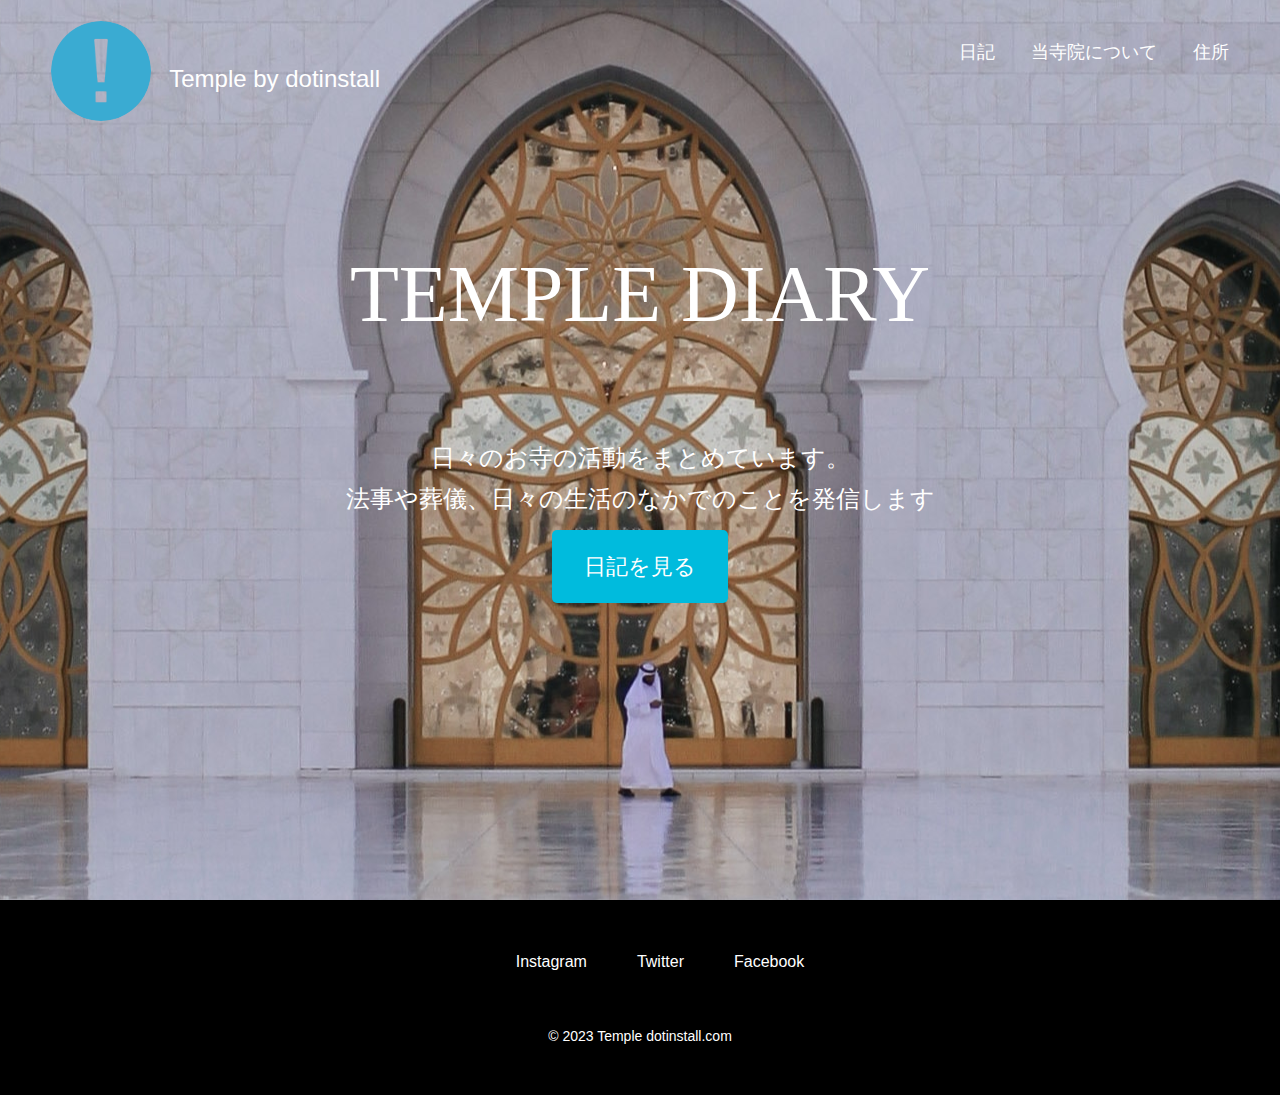
==== index.html @ ed6efeb9 "Add files via upload" ====
<!DOCTYPE html>
<html lang="ja">
<head>
  <meta charset="UTF-8">
  <meta http-equiv="X-UA-Compatible" content="IE=edge">
  <meta name="viewport" content="width=device-width, initial-scale=1.0">
  <link rel="stylesheet" href="style.css">
  <!-- ファビコン -->
  <link rel="apple-touch-icon" sizes="180x180" href="/apple-touch-icon.png">
  <link rel="icon" type="image/png" sizes="32x32" href="/favicon-32x32.png">
  <link rel="icon" type="image/png" sizes="16x16" href="/favicon-16x16.png">
  <link rel="manifest" href="/site.webmanifest">
  <link rel="mask-icon" href="/safari-pinned-tab.svg" color="#5bbad5">
  <meta name="msapplication-TileColor" content="#da532c">
  <meta name="theme-color" content="#ffffff">
  <!-- ファビコン -->
  <title>Document</title>
</head>
<body>
  <div id="home" class="big-bg">
  <header class="page-header wrapper">
    <div class="header-h1">    <h1><a href="index.html"><img src="image/icon.png" alt="◯◯寺ホームページ" width="100" height="100"></a></h1>
    <p>Temple by dotinstall</p>
  </div>

    <nav>
      <ul class="main-nav">
        <li><a href="diary.html">日記</a></li>
        <li><a href="#">当寺院について</a></li>
        <li><a href="#location">住所</a></li>
      </ul>
    </nav>
  </header>
  <main>
    <div class="home-content wrapper">
      <h2 class="page-title">Temple Diary</h2>
      <p>日々のお寺の活動をまとめています。<br>
        法事や葬儀、日々の生活のなかでのことを発信します</p>
        <a class="button" href="diary.html">日記を見る</a>
        </div>
    </div>
  <!-- </div>BIg-bg -->
  </main>

  <footer>
    <ul class="sns">
      <li><a href="#">Instagram</a></li>
      <li><a href="#">Twitter</a></li>
      <li><a href="#">Facebook</a></li>
    </ul>
    <p>&copy; 2023 Temple dotinstall.com</p>
  </footer>
</body>
</body>
</html>
---- style.css ----
@charset "UTF-8";

html {
  font-size: 100%;
}

body {
  margin: 0;
  color: #ffffff;
  font-family: "Helvetica Neue", "Arial", "Hiragino Sans", "Meiryo", sans-serif;
  line-height: 1.7;

}

img {
  max-width: 100%;
}

a {
  text-decoration: none;
}


/* BG */
.big-bg {
  background-size: cover;
  background-position: center top;

}

#home {
  background: url(image/tera.jpg);
  background-blend-mode: lighten;
  min-height: 100vh;
  background-position: 51% 63%;
}

.home page-title {
  text-transform: none;
}

/* BG END */

/* header */
h1 img {
  border-radius: 80px;
}

.header-h1 {
  display: flex;
  align-items: center;
}

.header-h1 p {
  margin-left: 18px;
  font-size: 24px;

}

.main-nav {
  display: flex;
  font-size: 1.25rem;
  text-transform: uppercase;
  margin-top: 34px;

}

.main-nav li {
  margin-left: 36px;
  list-style: none;
  font-weight: normal;
  list-style: none;

}

.main-nav a {
  font-size: 18px;
  color:#ffffff
}

.main-nav a:hover {
  color: #0090aa;

}

.page-header {
  display: flex;
  justify-content: space-between;
}

.wrapper {
  max-width: 1400px;
  margin: 0 auto;
  padding: 0 4%;
}

/* header終わり */

/* HOME */
.home-content {
  display: flex;
  flex-direction: column;
  justify-content: center;
  align-items: center;
  text-align: center;
}

.home-content p {
  font-size: 1.5rem;
  margin: 10px 0 10px;
}

/* 見出し */
.page-title {
  font-size: 5rem;
  font-family: 'Philosopher', serif;
  text-transform: uppercase;
  font-weight: normal;
}

/* ボタン */
.button {
  font-size: 1.375rem;
  background: #0bd;
  color: #fff;
  border-radius: 5px;
  padding: 18px 32px;
}

.button:hover {
  background: #0090aa;
}



/* HOME END */

/* フッター */
footer {
  display: flex;
  flex-direction: column;
  justify-content: center;
  align-items: center;
  background-color: #000;
  color: #fff;
  padding: 32px;
}

.sns {
  display: flex;
  justify-content: center;
  list-style: none;
  gap: 30px;
}

.sns a {
  color: #fff;
  text-decoration: none;
  padding: 8px 10px;
  white-space: nowrap;
}

.sns a:hover {
  text-decoration: underline;
}

footer p {
  font-size: 14px;
  margin-top: 34px;
}

/* フッター終わり */


/* diary -------------------------*/
#diary {
  background-image: url(image/tera.jpg);
  background-position: 51% 33%;
  background-color: rgba(1, 1, 1, .2);
  background-blend-mode: soft-light;
  height: 350px;
  margin-bottom: 40px;
  color:#432
}

#diary li{
  color:#432;
}


#diary .page-title {
  text-align: center;
  margin-top: 0px
}

/* diary END ----------------------*/
/* diary-contents----------------- */


.diary-contents {
  display: flex;
  justify-content: space-between;
  margin-bottom: 50px;

}

/* 記事部分 */
article {
  width: 74%;
}

.post-info {
  position: relative;
  padding-top: 4px;
  margin-bottom: 40px;
}

.post-date {
  background: #0bd;
  border-radius: 50%;
  color: #fff;
  width: 100px;
  height: 100px;
  font-size: 1.625rem;
  text-align: center;
  position: absolute;
  top: 0;
  padding-top: 10px;
}

.post-date span {
  font-size: 1rem;
  border-top: 1px rgba(255, 255, 255, .5)solid;
  padding-top: 6px;
  display: block;
  width: 60%;
  margin: 0 auto;
}

.post-title {
  font-family: 'Yu Mincho', 'Yumincho', serif;
  font-size: 2rem;
  font-weight: normal;
}

.post-title,
.post-cat {
  margin-left: 120px;
}

article img {
  margin-bottom: 20px;

}

article p {
  margin-bottom: 1rem;
}

/* サイドバー */
aside {
  width: 22%;
}

aside p {
  padding: 12px 10px;
}

.sub-title {
  font-size: 1.375rem;
  padding: 0 8px 8px;
  border-bottom: 2px #0bd solid;
  font-weight: normal;
}
.sub-menu{
  margin-bottom:60px;
  list-style: none;
}
.sub-menu a{
  color:#432;
  padding: 10px;
  display: block;
}
.sub-menu a:hover{
  color:#0bd;
}

/* diary-contents END----------------- */
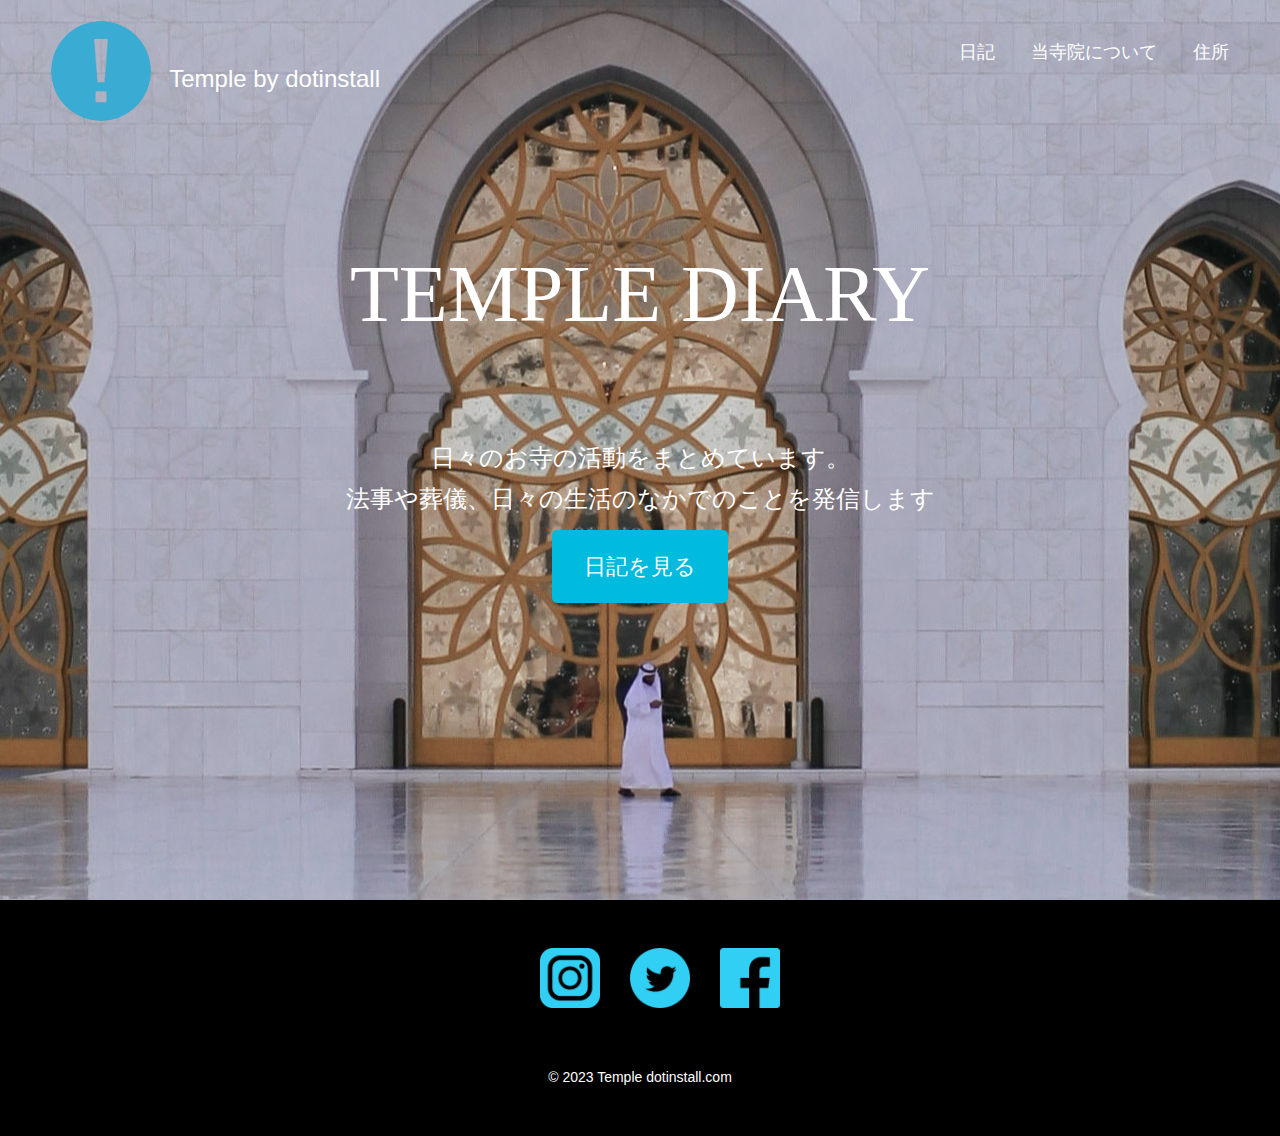
==== commit 63d5db5c: "Add files via upload" ====
--- a/index.html
+++ b/index.html
@@ -3,7 +3,7 @@
 <head>
   <meta charset="UTF-8">
   <meta http-equiv="X-UA-Compatible" content="IE=edge">
-  <meta name="viewport" content="width=device-width, initial-scale=1.0">
+  <meta name="viewport" content="width=device-width, initial-scale=1">
   <link rel="stylesheet" href="style.css">
   <!-- ファビコン -->
   <link rel="apple-touch-icon" sizes="180x180" href="/apple-touch-icon.png">
@@ -44,9 +44,9 @@
 
   <footer>
     <ul class="sns">
-      <li><a href="#">Instagram</a></li>
-      <li><a href="#">Twitter</a></li>
-      <li><a href="#">Facebook</a></li>
+      <li><a href="#"><img src="image/インスタグラム.png" alt="インスタグラム" width="60" height="60"></a></li>
+      <li><a href="#"><img src="image/Twitter.png" alt="Twitter" width="60" height="60"></a></li>
+      <li><a href="#"><img src="image/FACEBOOK.png" alt="FACEBOOK"width="60" height="60"></a></li>
     </ul>
     <p>&copy; 2023 Temple dotinstall.com</p>
   </footer>
--- a/style.css
+++ b/style.css
@@ -65,14 +65,6 @@
 
 }
 
-.main-nav li {
-  margin-left: 36px;
-  list-style: none;
-  font-weight: normal;
-  list-style: none;
-
-}
-
 .main-nav a {
   font-size: 18px;
   color:#ffffff
@@ -80,8 +72,17 @@
 
 .main-nav a:hover {
   color: #0090aa;
-
-}
+}
+
+.main-nav li {
+  margin-left: 36px;
+  list-style: none;
+  font-weight: normal;
+  list-style: none;
+
+}
+
+
 
 .page-header {
   display: flex;
@@ -150,7 +151,7 @@
   display: flex;
   justify-content: center;
   list-style: none;
-  gap: 30px;
+  gap: 10px;
 }
 
 .sns a {
@@ -173,6 +174,27 @@
 
 
 /* diary -------------------------*/
+.main-nav2 {
+  display: flex;
+  font-size: 1.25rem;
+  text-transform: uppercase;
+  margin-top: 34px;
+}
+
+.main-nav2 a {
+  font-size: 18px;
+  color:#432
+}
+
+.main-nav2 a:hover {
+  color: #0090aa;
+}
+.main-nav2 li {
+  margin-left: 36px;
+  list-style: none;
+  font-weight: normal;
+}
+
 #diary {
   background-image: url(image/tera.jpg);
   background-position: 51% 33%;
@@ -285,4 +307,75 @@
   color:#0bd;
 }
 
-/* diary-contents END----------------- */+/* diary-contents END----------------- */
+
+/* メディアクエリー　モバイル */
+@media (max-width:600px) {
+  .page-title{
+    font-size: 2.5rem;
+  }
+
+  /* head */
+  .main-nav {
+    font-size: 0.1rem;
+    margin-top: 10px;
+  }
+  .main-nav2 {
+    font-size: 0.1rem;
+    margin-top: 10px;
+  }
+  .page-header {
+    flex-direction: column;
+    align-items: center;
+  }
+
+  /* home */
+  .home-content {
+    margin-top: 20%;
+  }
+
+  /* Diary */
+  .diary-contents {
+    flex-direction: column;
+  }
+
+  article {
+    margin-top: 30px;
+  }
+
+  article,
+  aside {
+    width: 100%;
+  }
+
+  #diary .page-title{
+    margin-top : 30px;
+  }
+  aside {
+    margin-top: 60px;
+  }
+  .post-info {
+    margin-bottom: 30px;
+  }
+  .post-date {
+    width: 70px;
+    height: 70px;
+    font-size: 1rem;
+  }
+  .post-date span {
+    font-size: 0.875rem;
+    padding-top: 2px;
+  }
+  .post-title {
+    font-size: 1.375rem;
+  }
+  .post-cat {
+    font-size: 0.875rem;
+    margin-top: 10px;
+  }
+  .post-title,
+  .post-cat {
+    margin-left: 80px;
+  }
+}
+/* メディアクエリー終わり */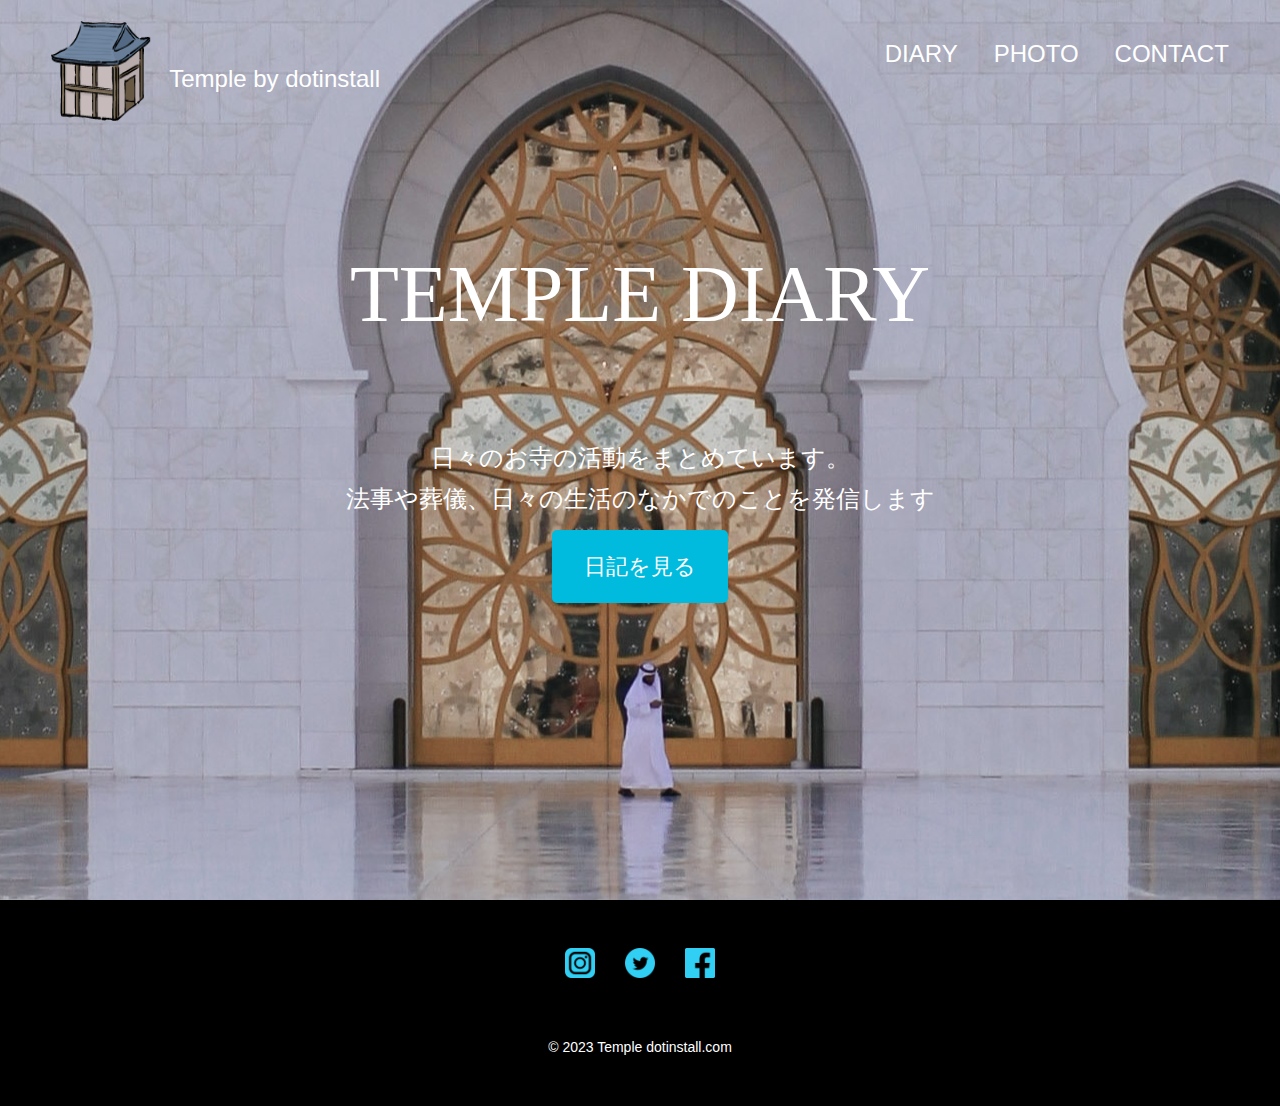
==== commit 52da2c58: "Add files via upload" ====
--- a/index.html
+++ b/index.html
@@ -14,20 +14,20 @@
   <meta name="msapplication-TileColor" content="#da532c">
   <meta name="theme-color" content="#ffffff">
   <!-- ファビコン -->
-  <title>Document</title>
+  <title>Top-page</title>
 </head>
 <body>
   <div id="home" class="big-bg">
   <header class="page-header wrapper">
-    <div class="header-h1">    <h1><a href="index.html"><img src="image/icon.png" alt="◯◯寺ホームページ" width="100" height="100"></a></h1>
+    <div class="header-h1">    <h1><a href="index.html"><img src="image/logo2.png" alt="◯◯寺ホームページ" width="100" height="100"></a></h1>
     <p>Temple by dotinstall</p>
   </div>
-
     <nav>
       <ul class="main-nav">
-        <li><a href="diary.html">日記</a></li>
-        <li><a href="#">当寺院について</a></li>
-        <li><a href="#location">住所</a></li>
+        <li><a href="diary.html">Diary</a></li>
+        <li><a href="photo.html">Photo</a></li>
+        <li><a href="contact.html">contact</a></li>
+        
       </ul>
     </nav>
   </header>
@@ -44,9 +44,9 @@
 
   <footer>
     <ul class="sns">
-      <li><a href="#"><img src="image/インスタグラム.png" alt="インスタグラム" width="60" height="60"></a></li>
-      <li><a href="#"><img src="image/Twitter.png" alt="Twitter" width="60" height="60"></a></li>
-      <li><a href="#"><img src="image/FACEBOOK.png" alt="FACEBOOK"width="60" height="60"></a></li>
+      <li><a href="#"><img src="image/インスタグラム.png" alt="インスタグラム" width="30" height="30"></a></li>
+      <li><a href="#"><img src="image/Twitter.png" alt="Twitter" width="30" height="30"></a></li>
+      <li><a href="#"><img src="image/FACEBOOK.png" alt="FACEBOOK" width="30" height="30"></a></li>
     </ul>
     <p>&copy; 2023 Temple dotinstall.com</p>
   </footer>
--- a/style.css
+++ b/style.css
@@ -9,7 +9,7 @@
   color: #ffffff;
   font-family: "Helvetica Neue", "Arial", "Hiragino Sans", "Meiryo", sans-serif;
   line-height: 1.7;
-
+  background-color: rgba(0, 0, 0, 0.4);
 }
 
 img {
@@ -25,7 +25,6 @@
 .big-bg {
   background-size: cover;
   background-position: center top;
-
 }
 
 #home {
@@ -42,9 +41,7 @@
 /* BG END */
 
 /* header */
-h1 img {
-  border-radius: 80px;
-}
+
 
 .header-h1 {
   display: flex;
@@ -62,11 +59,13 @@
   font-size: 1.25rem;
   text-transform: uppercase;
   margin-top: 34px;
+  padding-left: 0;
 
 }
 
 .main-nav a {
-  font-size: 18px;
+  font-size: 24px;
+  margin-left: 0;
   color:#ffffff
 }
 
@@ -145,6 +144,7 @@
   background-color: #000;
   color: #fff;
   padding: 32px;
+
 }
 
 .sns {
@@ -152,6 +152,7 @@
   justify-content: center;
   list-style: none;
   gap: 10px;
+  padding-left: 0;
 }
 
 .sns a {
@@ -159,6 +160,8 @@
   text-decoration: none;
   padding: 8px 10px;
   white-space: nowrap;
+  width: 3vh;
+  height: 3vh;
 }
 
 .sns a:hover {
@@ -183,7 +186,7 @@
 
 .main-nav2 a {
   font-size: 18px;
-  color:#432
+  color: #ffffff;
 }
 
 .main-nav2 a:hover {
@@ -198,15 +201,17 @@
 #diary {
   background-image: url(image/tera.jpg);
   background-position: 51% 33%;
-  background-color: rgba(1, 1, 1, .2);
+  background-color: rgba(1, 1, 1, .3);
   background-blend-mode: soft-light;
   height: 350px;
-  margin-bottom: 40px;
-  color:#432
+  margin-bottom: 20px;
+  color:#ffffff;
+  padding: 20px;
+  padding-bottom: 40px;
 }
 
 #diary li{
-  color:#432;
+  color:#ffffff;
 }
 
 
@@ -214,7 +219,9 @@
   text-align: center;
   margin-top: 0px
 }
-
+.diary-footer {
+  margin: 0;
+}
 /* diary END ----------------------*/
 /* diary-contents----------------- */
 
@@ -223,7 +230,7 @@
   display: flex;
   justify-content: space-between;
   margin-bottom: 50px;
-
+ margin-top:120px;
 }
 
 /* 記事部分 */
@@ -299,15 +306,159 @@
   list-style: none;
 }
 .sub-menu a{
-  color:#432;
+  color:#ffffff;
   padding: 10px;
   display: block;
 }
 .sub-menu a:hover{
   color:#0bd;
 }
-
 /* diary-contents END----------------- */
+
+/* Photo-page contents */
+#photo {
+  background-image: url(image/temple/daniel-olah-2lMK4dgqwFM-unsplash.jpg);
+  min-height: 100vh;
+  background-size: cover;
+  object-fit: cover;
+  margin-bottom: 20px;
+  padding: 20px;
+}
+
+.photo-content {
+  max-width: 560px;
+  margin-top : 10%;
+}
+
+.photo-content .page-title {
+  text-align: center;
+}
+
+.photo-content p {
+  font-size: 1.125;
+  margin: 10px 0 0;
+}
+
+
+
+.grid {
+  display: grid;
+  gap: 26px;
+  grid-template-columns: repeat(auto-fit ,minmax(240px,1fr));
+  grid-auto-rows: 240px;
+  margin-top: 6%;
+  margin-bottom: 50px;
+  grid-row-gap: 40px;
+}
+.big-box{
+  grid-column: 1 / 3;
+  grid-row: 1 / 3;
+}
+
+.grid img {
+  width: 100%;
+  height: 100%;
+  object-fit: cover;
+}
+.grid p {
+  margin-top: 0; /* <p> タグの上の余白を削除 */
+}
+
+/* Photo-page contents END */
+
+/* contact-page -------------------------------------*/
+#contact {
+  background-image: url(image/temple/zahid-lilani-gh8ZeErrYzQ-unsplash.jpg);
+  min-height: 100vh;
+  background-size: cover;
+  object-fit: cover;
+  padding: 20px;
+}
+
+#contact .page-title{
+  text-align: center;
+}
+
+/* フォーム */
+form div {
+  margin-bottom: 14px;
+}
+label {
+  font-size :1.125rem ;
+  margin-bottom:10px;
+  display: block;
+}
+input[type="text"],
+input[type="email"],
+textarea {
+  background: rgba(255, 255, 255, .5);
+  border: 1px #fff solid;
+  border-radius: 5px;
+  padding: 10px;
+  font-size: 1rem;
+}
+
+
+input[type="text"],
+input[type="email"]{
+  width:100%;
+  max-width: 240px;
+}
+textarea {
+  width: 100%;
+  max-width: 480px;
+  height: 6rem;
+}
+input[type="submit"]{
+  border: none;
+  cursor: pointer;
+  line-height: 1;
+}
+/* frex */
+#location {
+  padding: 4% 0;
+}
+#location .wrapper {
+  display: flex ;
+  justify-content: space-between;
+  }
+  .location-info {
+    width: 22%;
+  }
+  .location-info p {
+    padding: 12px 10px;
+  }
+  .location-map {
+    width: 74%;
+  }
+  /* iframe */
+  iframe {
+    width: 100%;
+  }
+/* SNS-------------- */
+#sns {
+  background: #dfcb9d;
+  padding: 4% 0;
+}
+#sns .wrapper {
+  display: flex;
+  justify-content: space-between;
+}
+#sns .sub-title {
+  margin-bottom: 30px;
+}
+.sns-box{
+  width: 30%
+}
+
+/* contact pageEND--------------------------------------- */
+
+
+
+
+
+
+
 
 /* メディアクエリー　モバイル */
 @media (max-width:600px) {
@@ -319,6 +470,7 @@
   .main-nav {
     font-size: 0.1rem;
     margin-top: 10px;
+    flex-direction: column;
   }
   .main-nav2 {
     font-size: 0.1rem;
@@ -377,5 +529,41 @@
   .post-cat {
     margin-left: 80px;
   }
-}
-/* メディアクエリー終わり */+
+  .big-box {
+    grid-column : auto;
+    grid-row : auto;
+    object-fit: cover;
+  }
+  /* contact モバイル */
+
+  .big-bg {
+    background-size: cover;
+    background-position: center top;
+  }
+  #contact .page-title{
+    margin-top: 40px;
+  }
+  /* contact モバイル　フォーム */
+  input[type="text"],
+  input[type="email"],
+  textarea {
+    max-width: 100%;
+  }
+  /* 店舗情報　地図　SNS */
+  #location .wrapper,
+  #sns .wrapper {
+    flex-direction: column;
+  }
+  .location-info,
+  .location-map,
+  .sns-box {
+    width: 100%;
+  }
+  .sns-box {
+    margin-bottom: 30px;
+  }
+
+}
+
+/* メディアクエリー終わり */ 